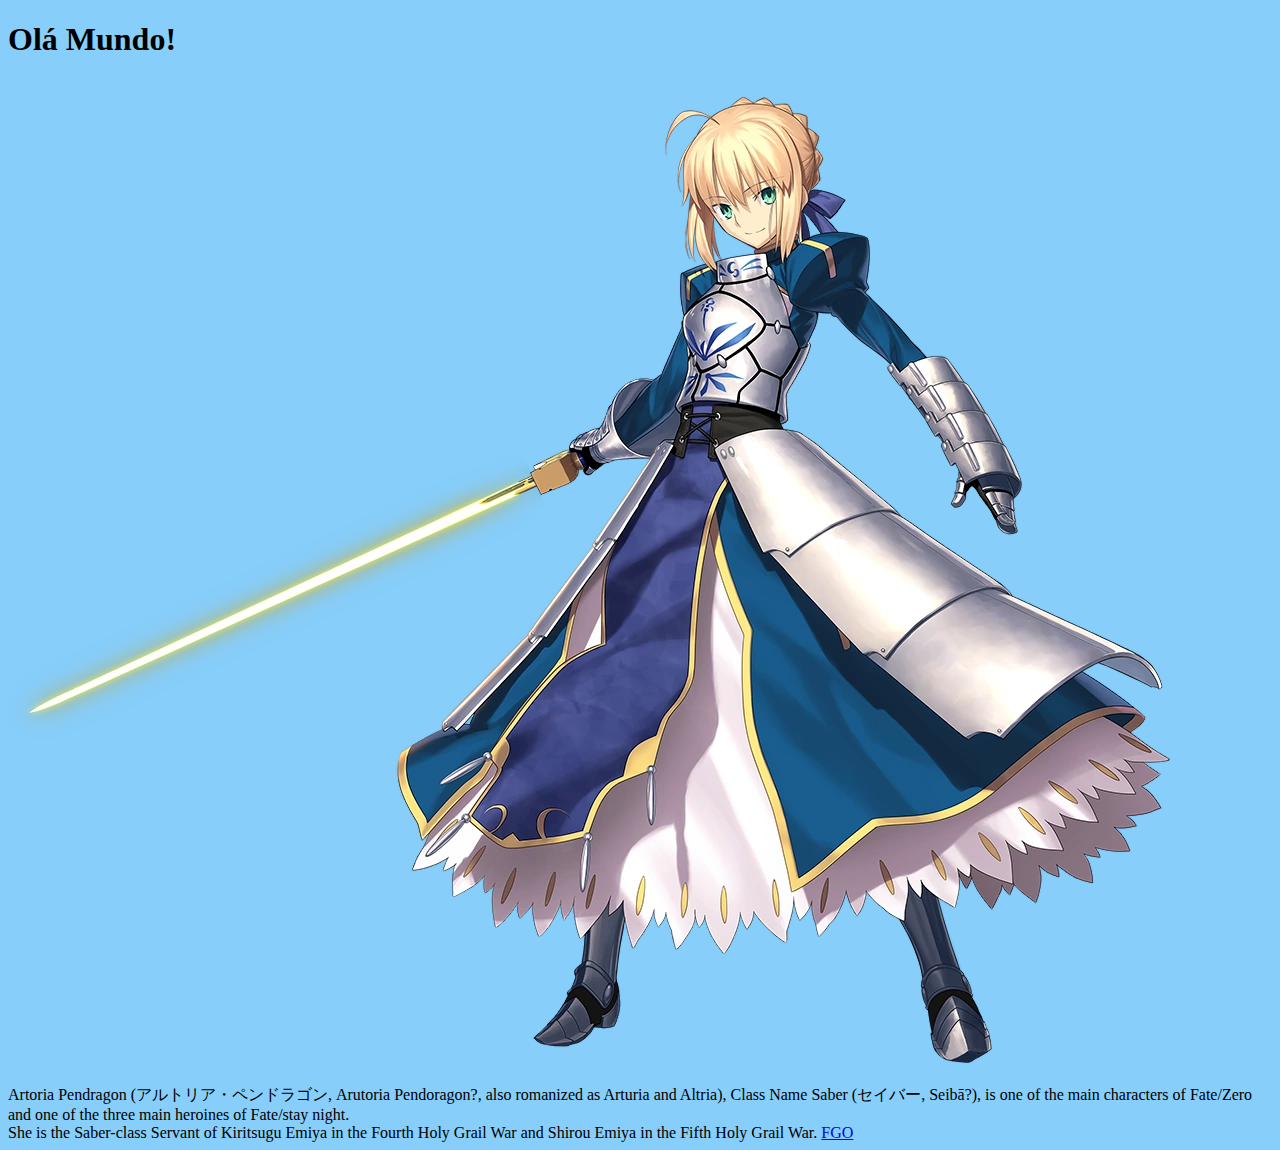
==== index.html @ ae7bfa30 "Add files via upload" ====
<!DOCTYPE html>
<html lang="en">
<head>
    <meta charset="UTF-8">
    <link rel="stylesheet" href="styles.css">
    <title>Aula</title>
</head>
<body>
    <h1>Olá Mundo!</h1>
    <img src="Saber.png" alt="Saber"><br>
    <a>Artoria Pendragon (アルトリア・ペンドラゴン, Arutoria Pendoragon?, also romanized as Arturia and Altria), Class Name Saber (セイバー, Seibā?), is one of the main characters of Fate/Zero and one of the three main heroines of Fate/stay night.<br>She is the Saber-class Servant of Kiritsugu Emiya in the Fourth Holy Grail War and Shirou Emiya in the Fifth Holy Grail War.</a>
    <a href="https://fategrandorder.fandom.com/wiki/Fate/Grand_Order_Wikia">FGO</a>
</body>
</html>
---- styles.css ----
*{
    background-color: lightskyblue;
}
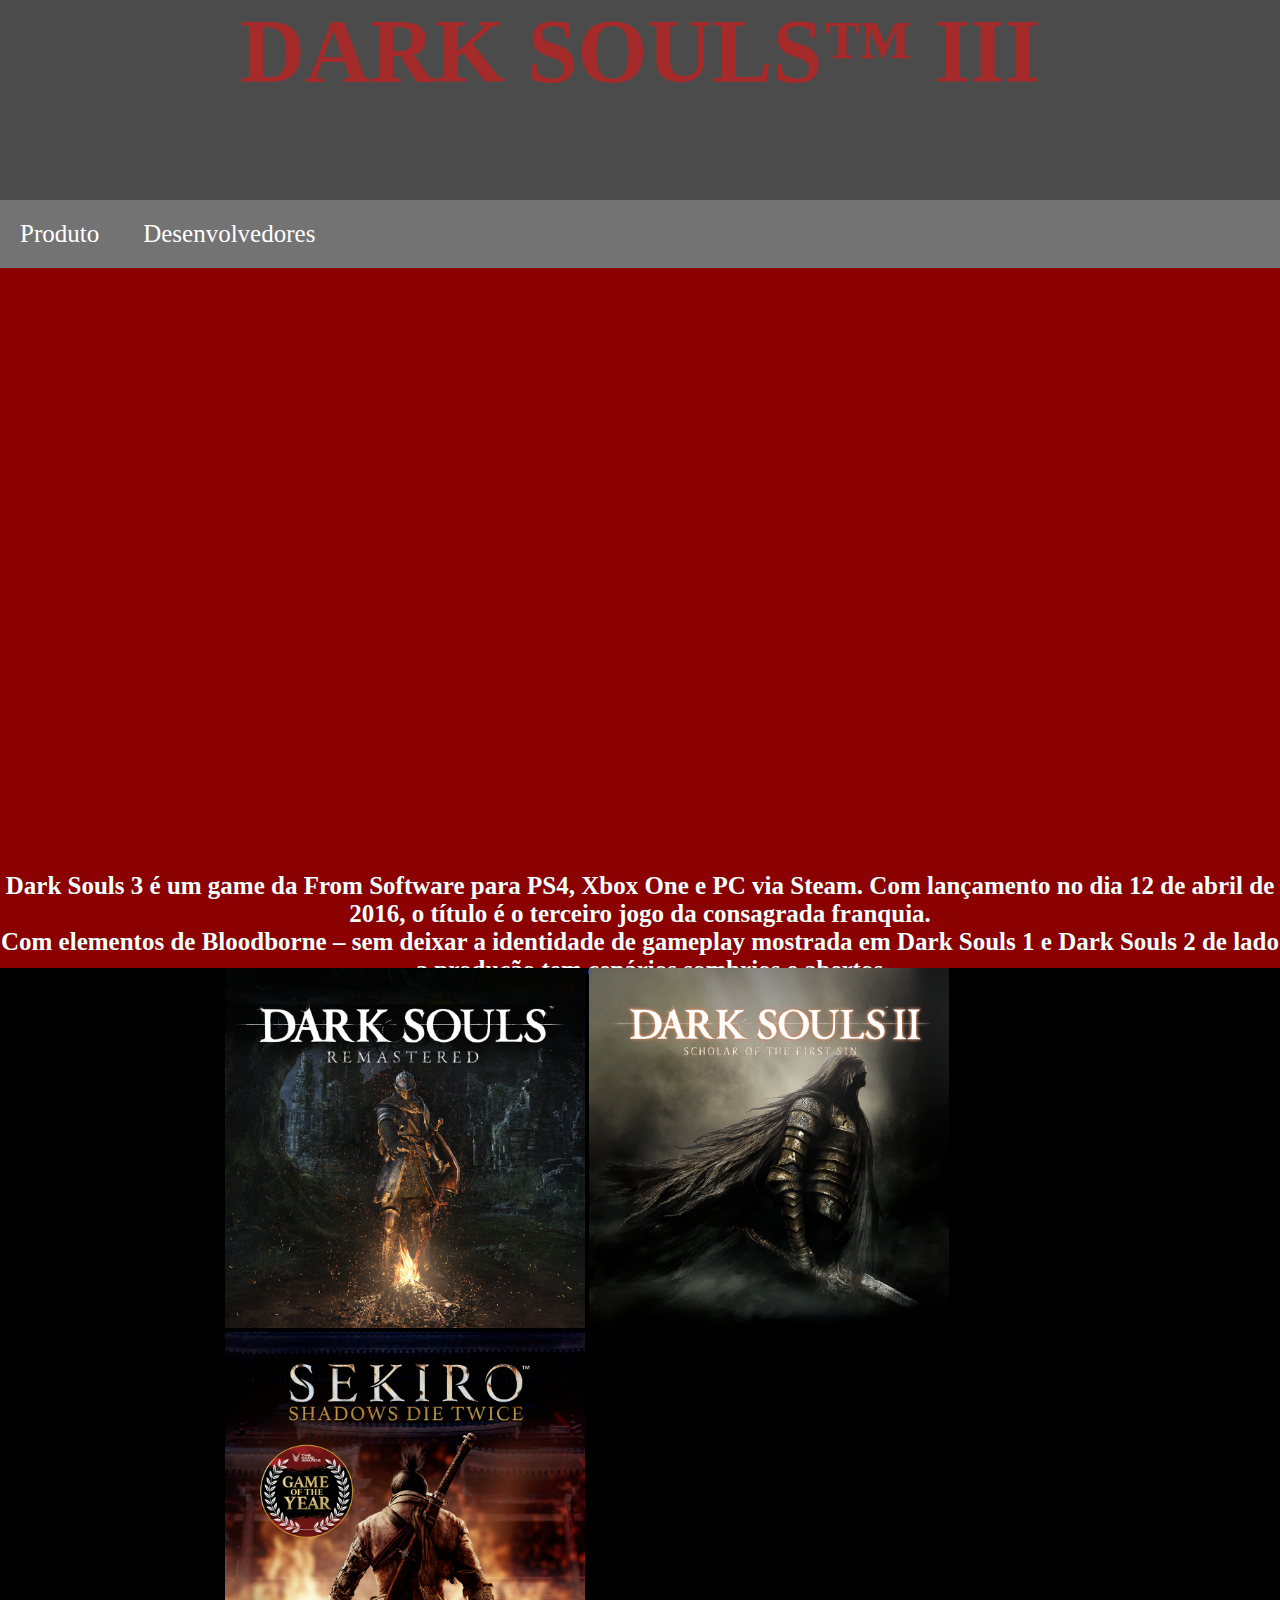
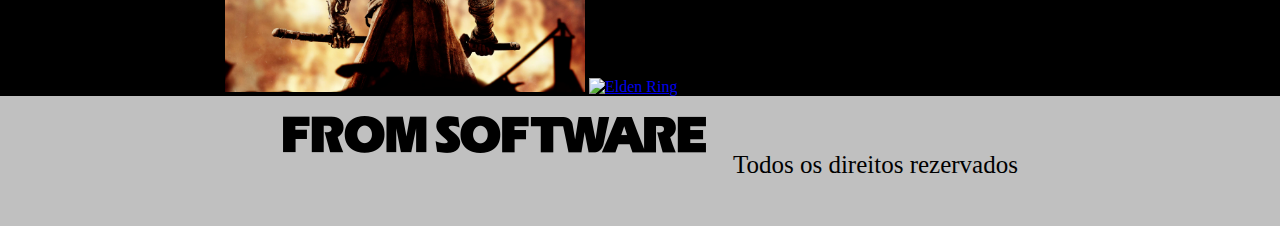
==== commit 4f0b7b24: "Add files via upload" ====
--- a/index.html
+++ b/index.html
@@ -1,14 +1,33 @@
 <!DOCTYPE html>
-<html lang="en">
+<html lang="pt-br">
 <head>
     <meta charset="UTF-8">
     <link rel="stylesheet" href="styles.css">
-    <title>Aula</title>
+    <title>DARK SOULS™ III</title>
 </head>
 <body>
-    <h1>Olá Mundo!</h1>
-    <img src="Saber.png" alt="Saber"><br>
-    <a>Artoria Pendragon (アルトリア・ペンドラゴン, Arutoria Pendoragon?, also romanized as Arturia and Altria), Class Name Saber (セイバー, Seibā?), is one of the main characters of Fate/Zero and one of the three main heroines of Fate/stay night.<br>She is the Saber-class Servant of Kiritsugu Emiya in the Fourth Holy Grail War and Shirou Emiya in the Fifth Holy Grail War.</a>
-    <a href="https://fategrandorder.fandom.com/wiki/Fate/Grand_Order_Wikia">FGO</a>
+    <header>
+        <h1>DARK SOULS™ III</h1>
+        <nav class="menu">
+            <ul>
+                <li><a href="https://store.steampowered.com/app/374320/DARK_SOULS_III/">Produto</a></li>
+                <li><a href="https://www.fromsoftware.jp/ww/">Desenvolvedores</a></li>
+            </ul>
+        </nav>
+    </header>
+    <article>
+        <iframe width="840" height="472" src="https://www.youtube.com/embed/igzqz0d4VFE" title="YouTube video player" frameborder="0" allow="accelerometer; autoplay; clipboard-write; encrypted-media; gyroscope; picture-in-picture" allowfullscreen></iframe>
+        <h1><br>Dark Souls 3 é um game da From Software para PS4, Xbox One e PC via Steam. Com lançamento no dia 12 de abril de 2016, o título é o terceiro jogo da consagrada franquia. <br>Com elementos de Bloodborne – sem deixar a identidade de gameplay mostrada em Dark Souls 1 e Dark Souls 2 de lado –, a produção tem cenários sombrios e abertos.</h1>
+    </article>
+    <div class="jogos">
+        <a href="https://store.steampowered.com/app/570940/DARK_SOULS_REMASTERED/"><img id="1"src="1.png" alt="DARK_SOULS_I"></a>
+        <a href="https://store.steampowered.com/app/335300/DARK_SOULS_II_Scholar_of_the_First_Sin/"><img id="2"src="2.png" alt="DARK_SOULS_II"></a>
+        <a href="https://store.steampowered.com/app/814380/Sekiro_Shadows_Die_Twice__GOTY_Edition/"><img id="sekiro"src="sekiro.png" alt="Sekiro"></a>
+        <a href="https://store.steampowered.com/app/1245620/ELDEN_RING/"><img id="elden"src="elden.png" alt="Elden Ring"></a>
+    </div>
+    <footer>
+        <a href="https://www.fromsoftware.jp/ww/"><img src="logo.png" alt="LOGO"></a>
+        <a>Todos os direitos rezervados</a>
+    </footer>
 </body>
 </html>--- a/styles.css
+++ b/styles.css
@@ -1,3 +1,68 @@
 *{
-    background-color: lightskyblue;
+    margin:0 auto;
+}
+header h1{
+    color: brown;
+    height: 200px;
+    background-color: rgb(75,75,75);
+    text-align: center;
+    font-size:90px;
+}
+article{
+    height: 700px; width: 100%;
+    background-color: darkred;
+    text-align: center;
+}
+article h1{
+    font-size: 25px;
+    color:azure;
+}
+footer{
+    height:130px; width: 100%;
+    background-color: silver;
+    bottom: 0;
+    font-size: 25px;
+    text-align: center;
+}
+.menu{
+    width: 100%;
+}
+
+.menu ul{
+    list-style: none;
+    padding: 0;
+    margin: 0 auto;
+    background-color: rgb(115, 115, 115);
+}
+
+.menu ul li{
+    display: inline;
+}
+
+.menu ul li a{
+    color:rgb(255, 255, 255);
+    text-decoration: none;
+    font-size: 25px;
+    padding: 20px;
+    display: inline-block;
+    transition: background .4s;
+}
+
+.menu ul li a:hover{
+    background-color: rgb(255, 112, 99);
+}
+footer img{
+    margin: 20px;
+}
+article iframe{
+margin-top: 100px;
+}
+body{
+    background-color: black;
+}
+.jogos{
+    margin-left: 225px;
+}
+.jogos img{
+    height: 360px; width: 360px;
 }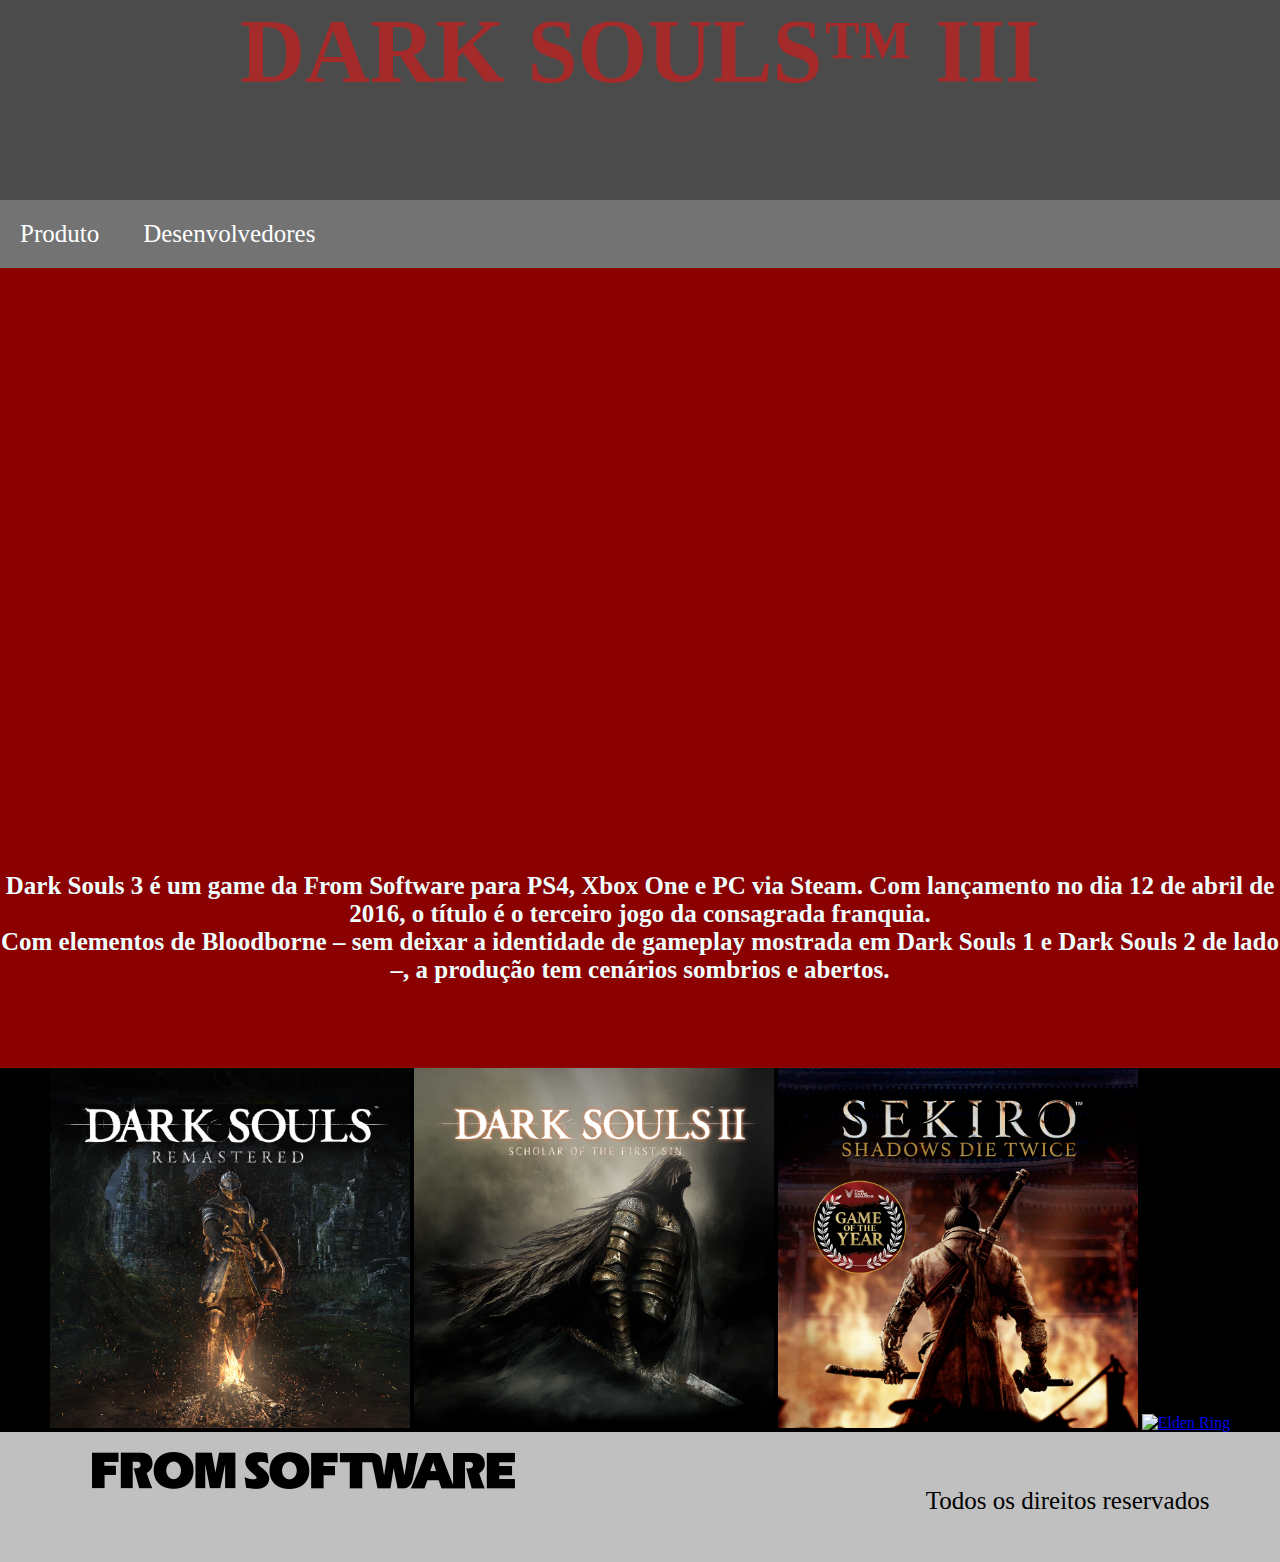
==== commit b88aa12b: "Add files via upload" ====
--- a/index.html
+++ b/index.html
@@ -27,7 +27,7 @@
     </div>
     <footer>
         <a href="https://www.fromsoftware.jp/ww/"><img src="logo.png" alt="LOGO"></a>
-        <a>Todos os direitos rezervados</a>
+        <a id="a1423">Todos os direitos reservados</a>
     </footer>
 </body>
 </html>--- a/styles.css
+++ b/styles.css
@@ -9,7 +9,7 @@
     font-size:90px;
 }
 article{
-    height: 700px; width: 100%;
+    height: 800px; width: 100%;
     background-color: darkred;
     text-align: center;
 }
@@ -23,6 +23,9 @@
     bottom: 0;
     font-size: 25px;
     text-align: center;
+}
+footer #a1423{
+    margin-left: 30%;
 }
 .menu{
     width: 100%;
@@ -45,7 +48,7 @@
     font-size: 25px;
     padding: 20px;
     display: inline-block;
-    transition: background .4s;
+    transition: background .2s;
 }
 
 .menu ul li a:hover{
@@ -61,7 +64,7 @@
     background-color: black;
 }
 .jogos{
-    margin-left: 225px;
+    text-align: center;
 }
 .jogos img{
     height: 360px; width: 360px;
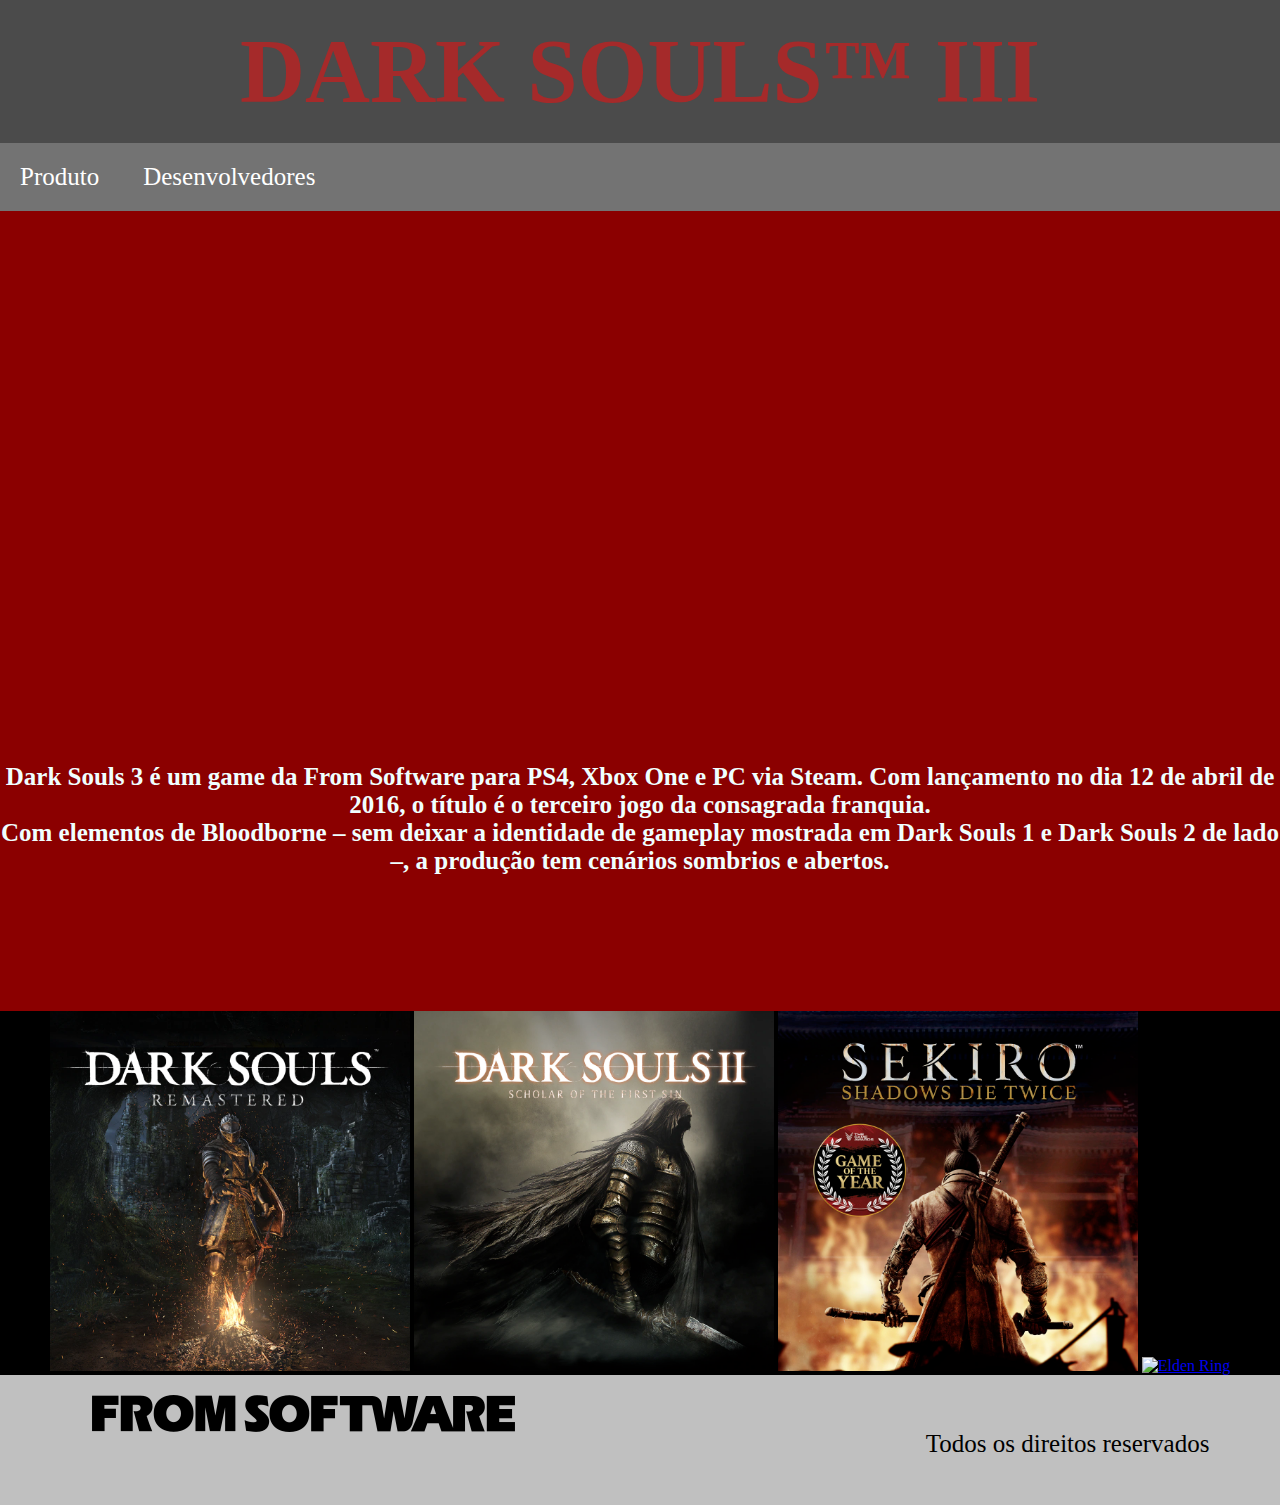
==== commit 70a20170: "Add files via upload" ====
--- a/index.html
+++ b/index.html
@@ -16,7 +16,7 @@
         </nav>
     </header>
     <article>
-        <iframe width="840" height="472" src="https://www.youtube.com/embed/igzqz0d4VFE" title="YouTube video player" frameborder="0" allow="accelerometer; autoplay; clipboard-write; encrypted-media; gyroscope; picture-in-picture" allowfullscreen></iframe>
+        <iframe width="40%" height="420px" src="https://www.youtube.com/embed/igzqz0d4VFE" title="YouTube video player" frameborder="0" allow="accelerometer; autoplay; clipboard-write; encrypted-media; gyroscope; picture-in-picture" allowfullscreen></iframe>
         <h1><br>Dark Souls 3 é um game da From Software para PS4, Xbox One e PC via Steam. Com lançamento no dia 12 de abril de 2016, o título é o terceiro jogo da consagrada franquia. <br>Com elementos de Bloodborne – sem deixar a identidade de gameplay mostrada em Dark Souls 1 e Dark Souls 2 de lado –, a produção tem cenários sombrios e abertos.</h1>
     </article>
     <div class="jogos">
--- a/styles.css
+++ b/styles.css
@@ -3,10 +3,11 @@
 }
 header h1{
     color: brown;
-    height: 200px;
     background-color: rgb(75,75,75);
     text-align: center;
     font-size:90px;
+    padding: 20px;
+    
 }
 article{
     height: 800px; width: 100%;
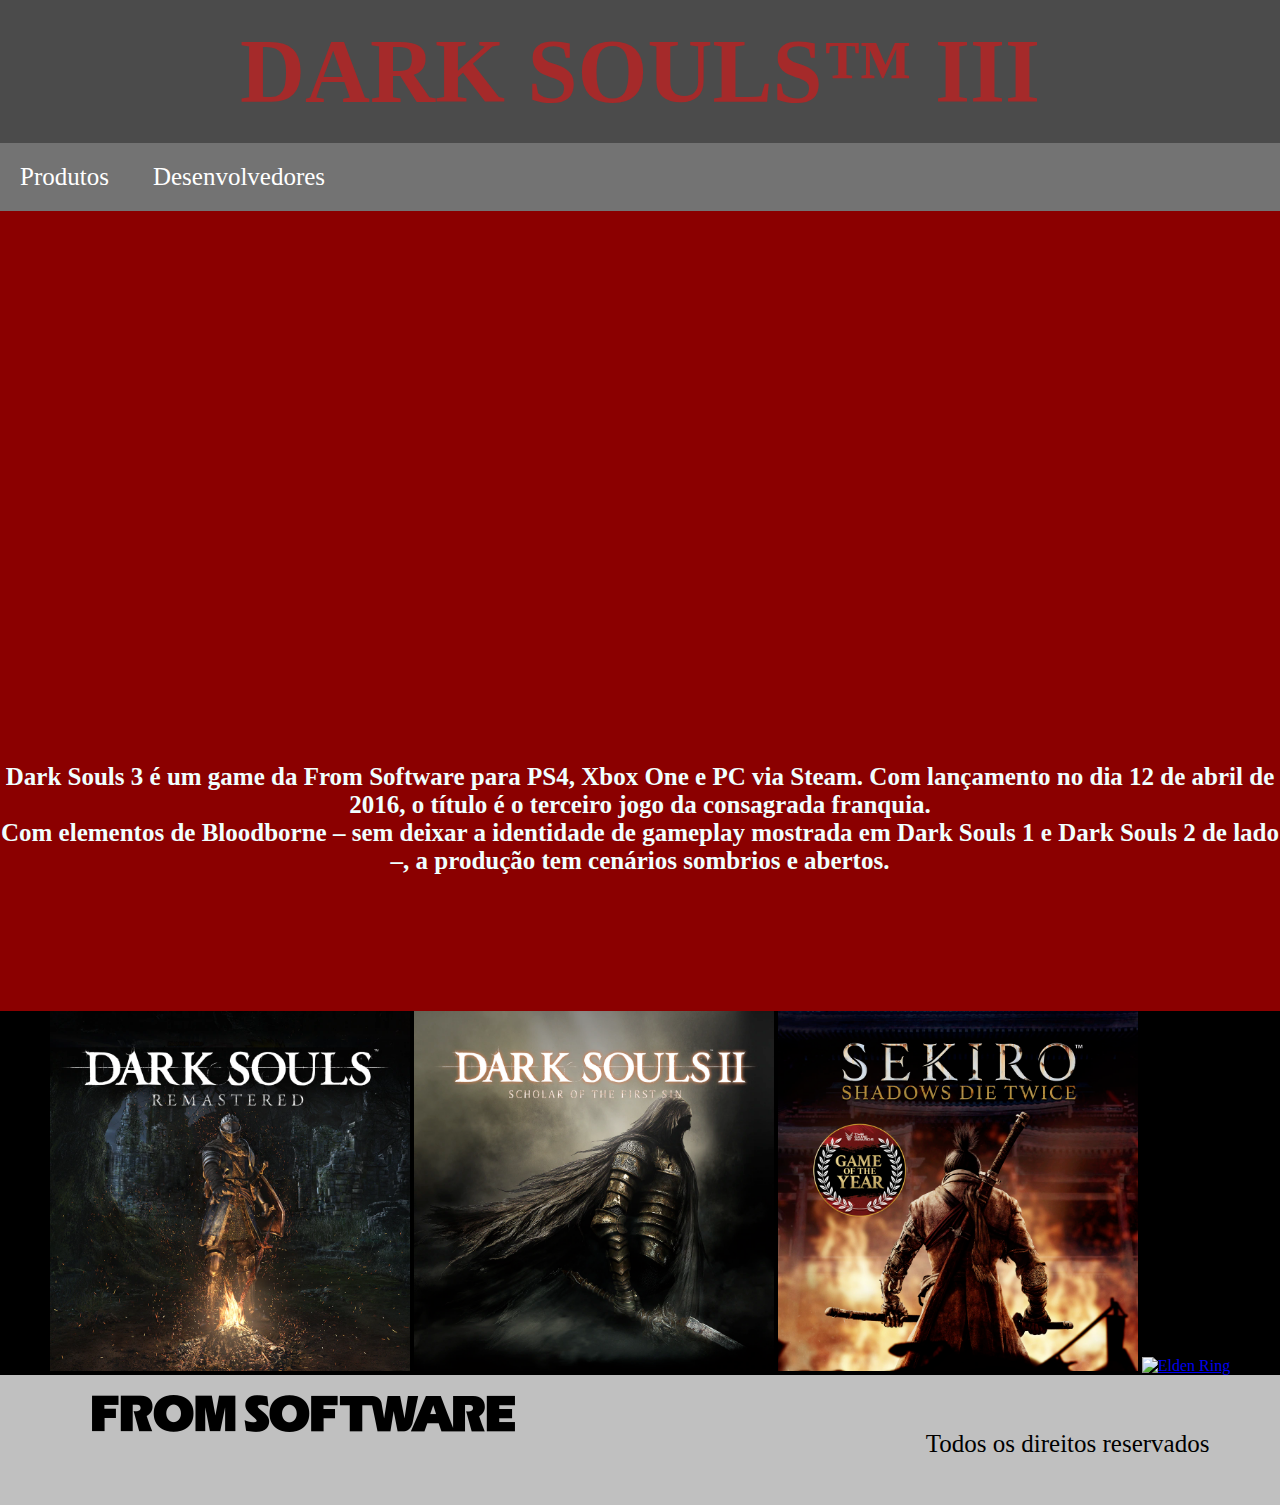
==== commit d83ba7cb: "Add files via upload" ====
--- a/index.html
+++ b/index.html
@@ -10,7 +10,7 @@
         <h1>DARK SOULS™ III</h1>
         <nav class="menu">
             <ul>
-                <li><a href="https://store.steampowered.com/app/374320/DARK_SOULS_III/">Produto</a></li>
+                <li><a href="produtos.html">Produtos</a></li>
                 <li><a href="https://www.fromsoftware.jp/ww/">Desenvolvedores</a></li>
             </ul>
         </nav>
